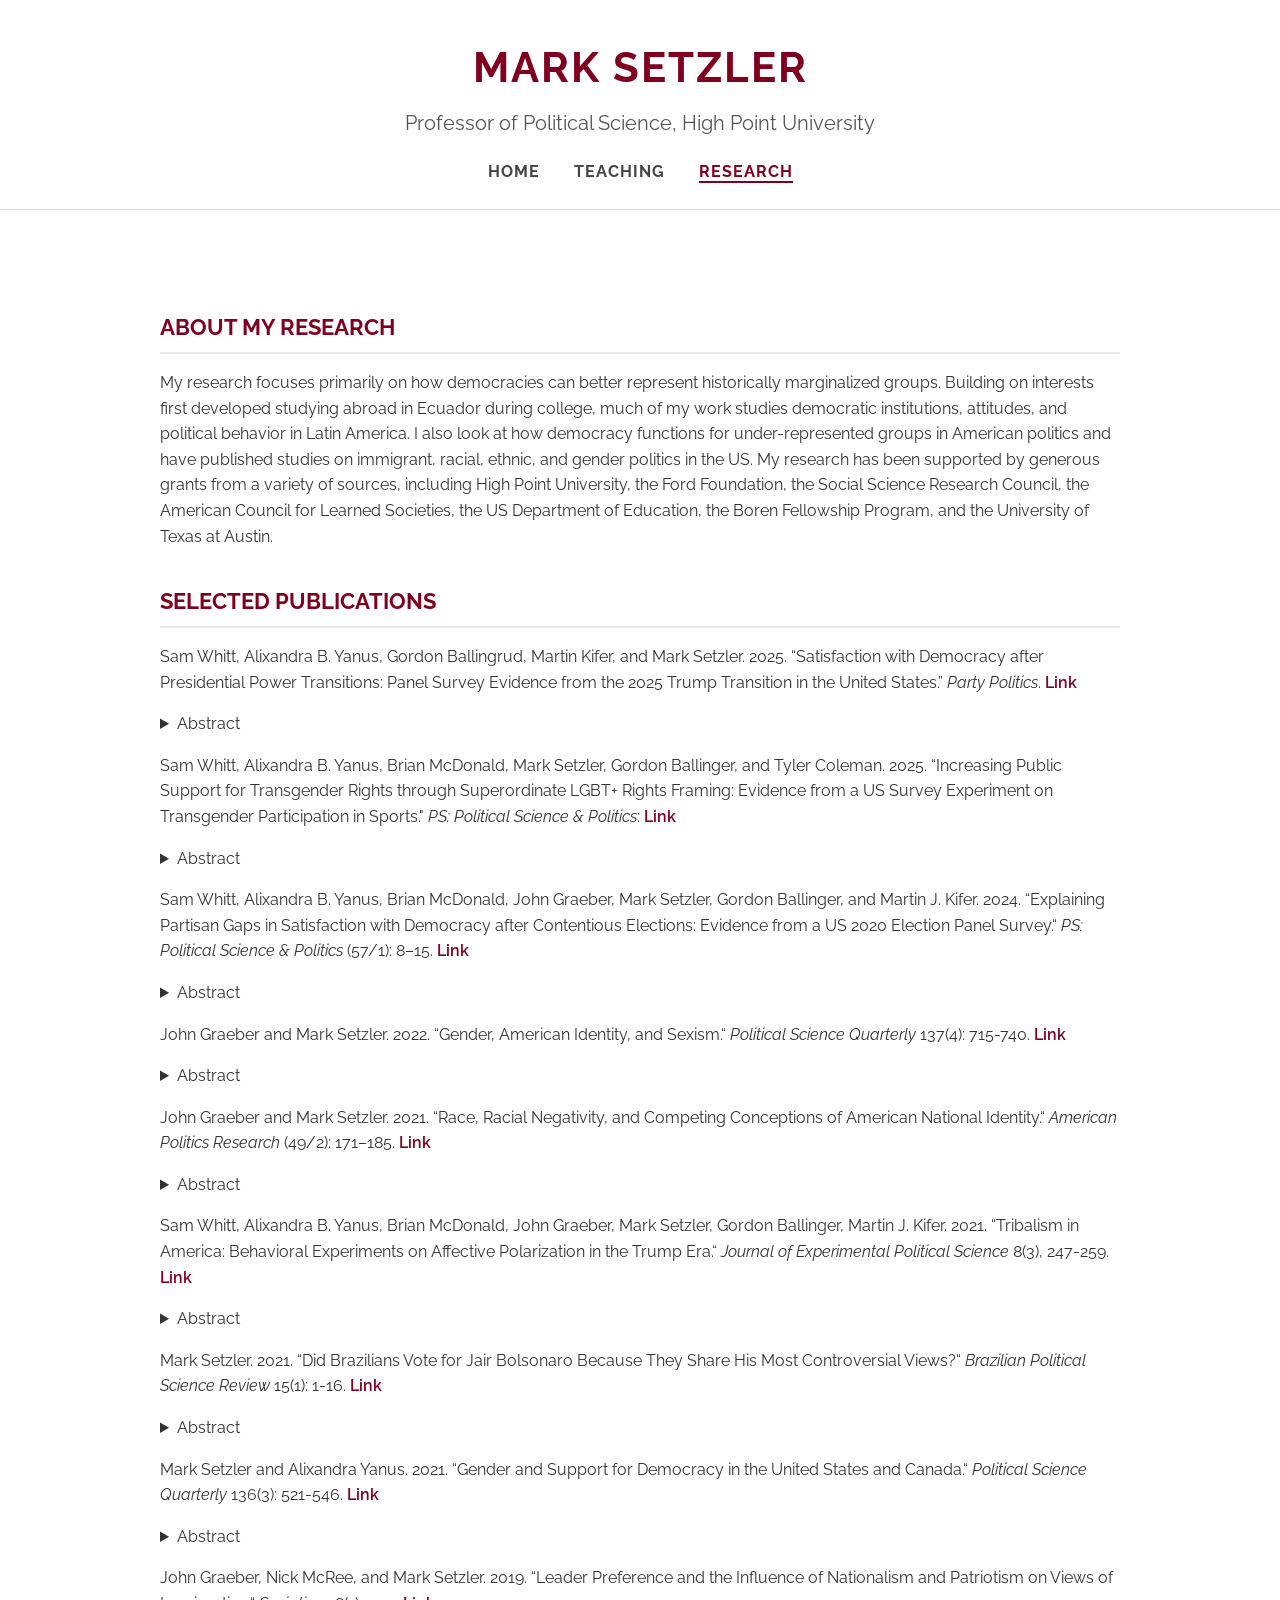
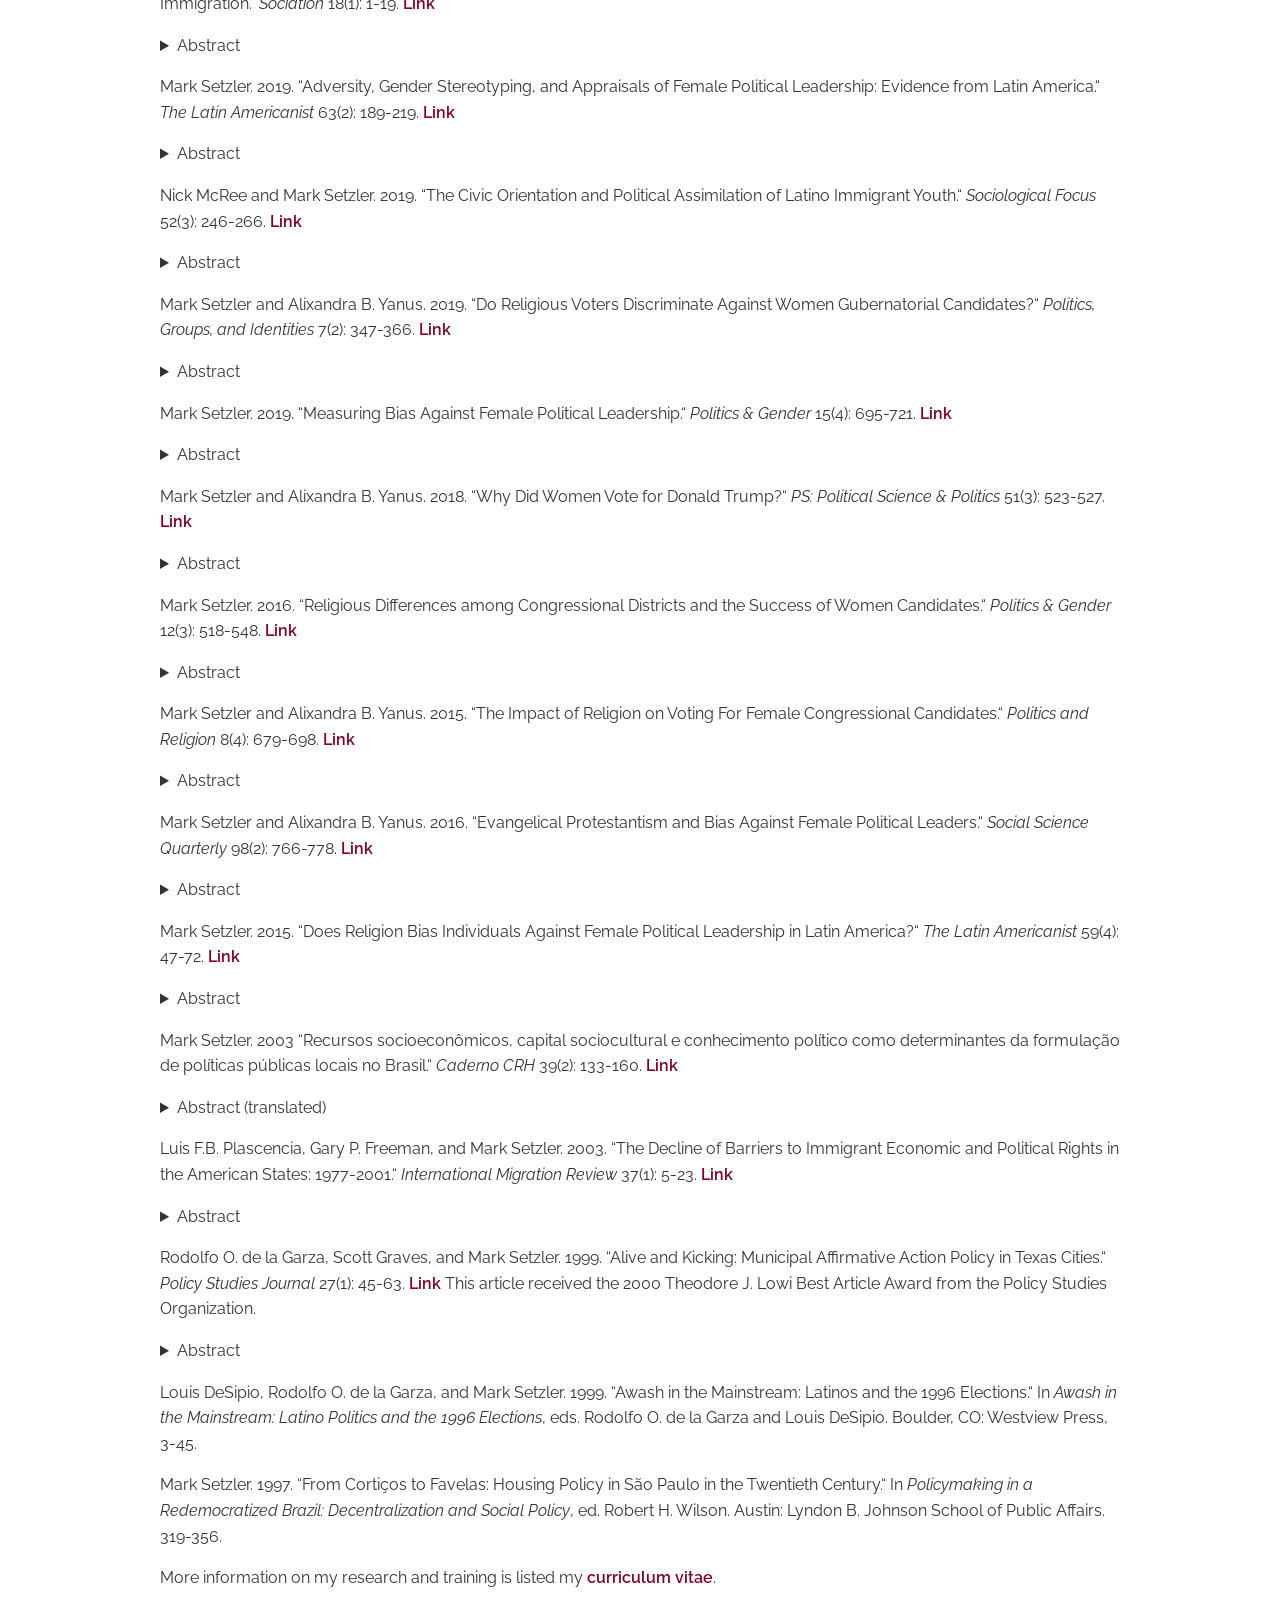
==== SetzlerResearch.html @ 1a614c2b "Add files via upload" ====
<!DOCTYPE html PUBLIC "-//W3C//DTD HTML 4.01//EN" "https://www.w3.org/TR/html4/strict.dtd">
<html>
  <head>
    <meta http-equiv="content-type" content="text/html;
      charset=windows-1252">
    <!-- Keep your unique title here -->
    <title>Mark Setzler - Research </title>
    <!-- Keep your other meta information here -->
    <meta charset="UTF-8">
    <meta name="viewport" content="width=device-width,
      initial-scale=1.0">
    <!-- REQUIRED: Load all font weights first -->
    <link
      href="https://fonts.googleapis.com/css?family=Raleway:400,700,900"
      rel="stylesheet">
    <!-- REQUIRED: Load your CSS last -->
    <link href="SetzlerWebCSS.css" rel="stylesheet" type="text/css">
  </head>
  <body>
    <header>
      <h1>MARK SETZLER</h1>
      <div class="subtitle">Professor of Political Science, High Point
        University</div>
      <nav> <a href="index.html">HOME</a> <a
          href="SetzlerTeaching.html">TEACHING</a> <a
          href="SetzlerResearch.html" class="active">RESEARCH</a> </nav>
      <hr> </header>
    <main class="container profile-text">
      <h3>About my research</h3>
      <p>My research focuses primarily on how democracies can better
        represent historically marginalized groups. Building on
        interests first developed studying abroad in Ecuador during
        college, much of my work studies democratic institutions,
        attitudes, and political behavior in Latin America. I also look
        at how democracy functions for under-represented groups in
        American politics and have published studies on immigrant,
        racial, ethnic, and gender politics in the US. My research has
        been supported by generous grants from a variety of sources,
        including High Point University, the Ford Foundation, the Social
        Science Research Council, the American Council for Learned
        Societies, the US Department of Education, the Boren Fellowship
        Program, and the University of Texas at Austin.</p>
      <h3>Selected publications</h3>
      <!-- Publication List -->
      <div class="publication-item">
        <p>Sam Whitt, Alixandra B. Yanus, Gordon Ballingrud, Martin
          Kifer, and Mark Setzler. 2025. �Satisfaction with Democracy
          after Presidential Power Transitions: Panel Survey Evidence
          from the 2025 Trump Transition in the United States.� <i>Party



            Politics</i>. <a
            href="https://journals.sagepub.com/doi/10.1177/13540688251396329">Link</a></p>
        <details>
          <summary>Abstract</summary>
          <p>Much of the existing research on satisfaction with
            democracy examines cross-national dynamics of the
            winner-loser gap, exploring how institutional differences
            shape public opinion. In contrast, this study holds
            institutional factors constant and investigates how
            individual-level and system-level changes, i.e. actual
            transitions in political power following elections, affect
            people�s appraisals of democracy. In a panel survey that
            immediately precedes the January 20, 2025 inauguration of
            U.S. President Donald Trump, and two post-inaugural
            follow-up waves, we find a shifting partisan gap in
            satisfaction with democracy in America. Following Trump�s
            inauguration, partisan Democrats become less satisfied with
            democracy, Republicans become more satisfied, while
            Independents� views are largely unchanged. To explain the
            shift, we consider economic, emotional, and institutional
            mechanisms, where changes in presidential trust provide the
            strongest mediation of the power transition gap. Our results
            illustrate how presidential power transitions can raise
            alarms among opposing partisans, especially in highly
            polarized contexts.</p>
        </details>
      </div>
      <div class="publication-item">
        <p>Sam Whitt, Alixandra B. Yanus, Brian McDonald, Mark Setzler,
          Gordon Ballinger, and Tyler Coleman. 2025. �Increasing Public
          Support for Transgender Rights through Superordinate LGBT+
          Rights Framing: Evidence from a US Survey Experiment on
          Transgender Participation in Sports." <i>PS: Political
            Science &amp; Politics</i>: <a
            href="https://doi.org/10.1017/S1049096524001045">Link</a></p>
        <details>
          <summary>Abstract</summary>
          <p>We consider how LGBT+ legal rights frameworks, broadly
            construed, can be used to bolster support within the general
            public for transgender subgroup rights. Our research is
            informed by theoretical perspectives on appeals to
            superordinate identities to reduce prejudice. Based on a
            survey experiment in the United States, we find that framing
            a salient transgender advocacy issue�transgender
            participation in sports�within a broader LGBT+ legal rights
            framework increases public support for transgender inclusion
            in sports. There is a nearly 10 percentage-point increase in
            support, including among partisan Republicans, when
            transgender rights in sports are preceded by priming and
            framing around the more general LGBT+ rights struggle. Our
            results underscore the importance of broader LGBT+ rights
            advocacy to public acceptance of the transgender community.</p>
        </details>
      </div>
      <div class="publication-item">
        <p>Sam Whitt, Alixandra B. Yanus, Brian McDonald, John Graeber,
          Mark Setzler, Gordon Ballinger, and Martin J. Kifer. 2024.
          �Explaining Partisan Gaps in Satisfaction with Democracy after
          Contentious Elections: Evidence from a US 2020 Election Panel
          Survey.� <i>PS: Political Science &amp; Politics</i> (57/1):
          8�15. <a href="https://doi.org/10.1017/S1049096523000458">Link</a></p>
        <details>
          <summary>Abstract</summary>
          <p>What effects do contentious elections have on partisan
            appraisals of democracy? We consider the case of the
            November 2020 US election, a highly polarized partisan
            contest but also an objectively free and fair election by
            credible accounting. We conducted a panel study embedded
            within two nationally representative surveys before and
            after the election. Results indicate a familiar but
            under-examined partisan gap, in which satisfaction with
            democracy decreases among Republicans and increases among
            Democrats relative to nonpartisans. We find that the gap is
            fully mediated by partisan shifts in satisfaction with
            elections and the news media that cover them. Our results
            underscore how eroding institutional confidence can
            undermine democratic legitimacy in hitherto consolidated
            democracies. To overcome partisan divisions following
            contentious elections, we highlight the need to bolster
            confidence in democratic institutions to reduce partisan
            fears and uncertainties�both rational and irrational�that
            electoral losses may trigger.</p>
        </details>
      </div>
      <div class="publication-item">
        <p>John Graeber and Mark Setzler. 2022. �Gender, American
          Identity, and Sexism.� <i>Political Science Quarterly</i>
          137(4): 715-740. <a
            href="https://onlinelibrary.wiley.com/doi/abs/10.1002/polq.13418">Link</a></p>
        <details>
          <summary>Abstract</summary>
          <p>This study explores the extent to which men and women
            differ in their views of American national identity and how
            these views of �Americanness� influence a person�s sexist
            beliefs. Although extensive research shows that gender
            strongly influences political behavior and attitudes across
            a wide range of domains, we find surprisingly few
            differences between men and women regarding what it means to
            truly belong to the nation. Turning to the question of how
            these different beliefs about national identity may
            influence sexism, we find only mixed evidence that
            individuals who most value the ascriptive, exclusive
            components of America�s national identity are more sexist
            than persons who prioritize its more civic and inclusive
            elements. Finally, we examine how gender moderates the
            relationship between varying conceptualizations of national
            identity and sexism. Our empirical results reveal that this
            relationship is unexpectedly no stronger for men than it is
            for women.</p>
        </details>
      </div>
      <div class="publication-item">
        <p>John Graeber and Mark Setzler. 2021. �Race, Racial
          Negativity, and Competing Conceptions of American National
          Identity.� <i>American Politics Research</i> (49/2): 171�185.
          <a href="https://doi.org/10.1177/1532673X20973995">Link</a></p>
        <details>
          <summary>Abstract</summary>
          <p>This study explores differences among African Americans,
            Latinos, and whites regarding which attributes a person
            thinks are most important to being truly American and how
            these competing conceptions of national identity relate to
            an individual�s racial animus toward African Americans.
            Using nationally representative survey data, we first find
            that Americans of different races vary across six different
            components of national identity and do so in ways consistent
            with theorizing on symbolic racism and inter-group conflict.
            Specifically, Americans place more importance on those
            components possessed by individuals who share their racial
            background. We then analyze how differing beliefs about
            national identity influence racial animus. Here, we find
            robust evidence that individuals who prioritize the
            ascriptive, exclusive elements of national identity are more
            racist, while individuals who embrace its most inclusive
            element are less so. Finally, we reveal that the
            relationship between conceptions of national identity and
            racism is moderated substantially by race, but the
            relationship for whites and Latinos is virtually identical.</p>
        </details>
      </div>
      <div class="publication-item">
        <p>Sam Whitt, Alixandra B. Yanus, Brian McDonald, John Graeber,
          Mark Setzler, Gordon Ballinger, Martin J. Kifer. 2021.
          �Tribalism in America: Behavioral Experiments on Affective
          Polarization in the Trump Era.� <i>Journal of Experimental
            Political Science</i> 8(3), 247-259. <a
            href="http://dx.doi.org/10.1017/XPS.2020.29">Link</a></p>
        <details>
          <summary>Abstract</summary>
          <p>Our research speaks to the ongoing debate over the extent
            and severity of partisan political divisions in American
            society. We employ behavioral experiments to probe for
            affective polarization using dictator, trust, and public
            goods games with party identification treatments. We find
            that subjects who identify politically with the Democratic
            or Republican Party and ideologically as liberals and
            conservatives display stronger affective biases than
            politically unaffiliated and ideological moderates. Partisan
            subjects are less altruistic, less trusting, and less likely
            to contribute to a mutually beneficial public good when
            paired with members of the opposing party. Compared to other
            behavioral studies, our research suggests increasing levels
            of affective polarization in the way Americans relate to one
            another politically, bordering on the entrenched divisions
            one commonly sees in conflict or post-conflict societies. To
            overcome affective polarization, our research points to
            inter-group contact as a mechanism for increasing trust and
            bridging political divides.</p>
        </details>
      </div>
      <div class="publication-item">
        <p>Mark Setzler. 2021. �Did Brazilians Vote for Jair Bolsonaro
          Because They Share His Most Controversial Views?� <i>Brazilian



            Political Science Review</i> 15(1): 1-16. <a
            href="https://doi.org/10.1590/1981-3821202100010006">Link</a></p>
        <details>
          <summary>Abstract</summary>
          <p>The similarity of Jair Bolsonaro�s and Donald Trump�s
            divisive views on a variety of controversial issues has led
            many critics to argue that Brazilians elected a �Tropical
            Trump� in 2018. Research on Trump�s election has shown that
            nearly universal support among highly authoritarian, racist,
            and sexist voters was essential to his narrow victory;
            however, it is an open question whether Trump�s pathway to
            power is the norm for right-wing nationalists in
            democracies. Specifically, even though politicians espousing
            controversial ideas about democracy and prejudice sometimes
            can win elections, it is not clear how much of their support
            is due to voters who share their views on these issues. This
            study confirms that many Brazilian voters shared Bolsonaro�s
            ambivalence about democracy as well as his attitudes
            denigrating women and sexual minorities; however, the degree
            of congruence between his supporters� and his own views on
            these topics played a minor role at most in shaping voter
            choice in the 2018 presidential election. As in previous
            elections, ideology and partisanship � specifically,
            attitudes about Brazil�s Workers� Party � largely explain
            whether a voter supported Bolsonaro. This finding largely
            holds across gender and racial boundaries, although white
            Brazilians appear to have been modestly more inclined than
            Afro-Brazilians to vote for him if they shared his divisive
            views.</p>
        </details>
      </div>
      <div class="publication-item">
        <p>Mark Setzler and Alixandra Yanus. 2021. �Gender and Support
          for Democracy in the United States and Canada.� <i>Political
            Science Quarterly</i> 136(3): 521-546. <a
            href="https://doi.org/10.1002/polq.13236">Link</a></p>
        <details>
          <summary>Abstract</summary>
          <p>Mass support for democracy is a recurring topic of interest
            for political scientists, and many scholars are expressing
            concern about declining popular support for liberal
            governance in the advanced industrial democracies. Yet, we
            know very little about variations in men�s and women�s
            attitudes about democracy and its core liberties in
            long-established democracies. This oversight is problematic
            given these societies' persistent gender gaps in civic
            capital, economic resources, and governmental
            responsiveness, each of which is closely related to how
            individuals experience liberal democracy. In this study, we
            use data from the 2010�2018 AmericasBarometer surveys to
            examine attitudes toward democracy and political liberties
            among American and Canadian women and men. We provide
            evidence of a modest gender gap and explore its causes.
            Generally speaking, the same factors explain attitudes
            toward democracy among men and women, suggesting that gender
            disparities in baseline levels of civic capital largely
            account for the gender gap in democratic support.</p>
        </details>
      </div>
      <div class="publication-item">
        <p>John Graeber, Nick McRee, and Mark Setzler. 2019. �Leader
          Preference and the Influence of Nationalism and Patriotism on
          Views of Immigration.� <i>Sociation</i> 18(1): 1-19. <a
href="https://sociation.ncsociologyassoc.org/wp-content/uploads/2019/09/poloarizedelitemessages_182_1_19-1.pdf">Link</a></p>
        <details>
          <summary>Abstract</summary>
          <p>This study examines the influence of nationalism and
            patriotism on contemporary attitudes toward immigration.
            Prior research finds that these two, distinct types of love
            for one's country have disparate but uniform effects on a
            person's attitudes toward immigration. Specifically,
            displaying higher levels of nationalism predicts
            anti-immigrant sentiments, while being more patriotic
            corresponds to ambivalence or even positive attitudes toward
            immigrants. We ask how well these general findings hold for
            periods when political leaders and their followers are
            deeply divided over national identity, as was the case
            during the 2016 US presidential election. Our findings
            indicate the consequences of persons' love of country depend
            on the degree to which individuals� nationalism and
            patriotism correspond with the views espoused by their
            preferred political leaders.</p>
        </details>
      </div>
      <div class="publication-item">
        <p>Mark Setzler. 2019. �Adversity, Gender Stereotyping, and
          Appraisals of Female Political Leadership: Evidence from Latin
          America.� <i>The Latin Americanist</i> 63(2): 189-219. <a
            href="https://muse.jhu.edu/article/726705">Link</a></p>
        <details>
          <summary>Abstract</summary>
          <p>Analyzing survey data from 17 Latin American countries,
            this study investigates the extent to which citizens�
            preferences for leaders of a specific gender vary in
            response to economic hardship, corruption, and crime.
            Previous research, mostly undertaken in the advanced
            democracies, provides three conflicting theories about the
            causal relationship between exposure to adversity and
            favoring either male or female political leaders. Despite
            their different assumptions, each theory advances the view
            that citizens who are facing serious hardship will be more
            likely to favor leaders of a specific gender. My results,
            however, indicate that neither personal nor society-level
            hardships are influencing what citizens think about female
            political leadership in Latin America. Moreover,
            experiencing adversity has only minimal and inconsistent
            effects on perceptions of gendered issue ownership. These
            findings hold across different types of hardship and for
            societies where women leaders have presided over
            well-received or highly unpopular presidential
            administrations.</p>
        </details>
      </div>
      <div class="publication-item">
        <p>Nick McRee and Mark Setzler. 2019. �The Civic Orientation and
          Political Assimilation of Latino Immigrant Youth.� <i>Sociological



            Focus</i> 52(3): 246-266. <a
            href="https://doi.org/10.1080/00380237.2019.1624231">Link</a></p>
        <details>
          <summary>Abstract</summary>
          <p>In recent decades, the rapid and unprecedented expansion of
            the Latino immigrant population has dramatically reshaped
            the face of American society. Unfortunately, current
            scholarship on this topic largely overlooks a key cohort:
            adolescent and young adult Latino immigrants. Our lack of
            understanding regarding the political inclinations of this
            population is highly problematic if we wish to know where
            Latino politics is headed in the coming decades. Data from
            The National Longitudinal Study of Adolescent to Adult
            Health are used to systematically explore and test the core
            assumptions of several competing assimilation theories
            applied to Latino immigrant youths. Bivariate analyses
            suggest that young Hispanic immigrants lag behind their
            non-Latino and Black and White peers in electoral
            participation and political partisanship, and minimal
            differences are noted in commitment to key civic
            orientations. However, regression analyses that include
            controls for SES and other contextual variables in most
            cases reveal no differences between young Latino immigrants
            and their peers in their commitment to political engagement
            and crucial civic values. On the whole, our findings largely
            confirm the expectations of mainline assimilation theory,
            indicating that young Latino immigrants are integrating into
            the national civic community.</p>
        </details>
      </div>
      <div class="publication-item">
        <p>Mark Setzler and Alixandra B. Yanus. 2019. �Do Religious
          Voters Discriminate Against Women Gubernatorial Candidates?� <i>Politics,



            Groups, and Identities</i> 7(2): 347-366. <a
            href="https://dx.doi.org/10.1080/21565503.2017.1358644">Link</a></p>
        <details>
          <summary>Abstract</summary>
          <p>Scholars report that areas with higher concentrations of
            religious voters elect relatively few women to executive
            office in the United States. These studies, however, cannot
            explain whether the observed patterns are a direct result of
            religious individuals� vote choices. Our study explores this
            question using Cooperative Congressional Election Studies
            data from all mixed-gender gubernatorial elections in the
            2008 through 2016 general election cycles. We conclude that
            religious voters, regardless of denomination or gender, are
            not significant barriers to electing women to state
            executive office. More specifically, religious individuals
            are disproportionately supportive of Republican women and
            opposed to Democratic women, even when controlling for the
            ideological distance between the individual�s partisanship
            and that of the candidate.</p>
        </details>
      </div>
      <div class="publication-item">
        <p>Mark Setzler. 2019. �Measuring Bias Against Female Political
          Leadership.� <i>Politics &amp; Gender</i> 15(4): 695-721. <a
            href="https://doi.org/10.1017/S1743923X18000430">Link</a></p>
        <details>
          <summary>Abstract</summary>
          <p>Much research examining gender bias in politics analyzes
            responses to explicit survey questions asking individuals if
            they prefer male over female leaders or if they agree that
            male political leaders are superior. Drawing insights from
            the measurement of other types of prejudice, this article
            explores the methodological shortcomings of a widely used
            question of this type. Analyzing the results of two U.S.
            surveys�one national and one state-level�I compare response
            patterns to a standard, highly explicit question that is
            frequently administered by the Pew Foundation with those for
            a modestly altered item that employs multiple strategies to
            reduce social desirability bias. Compared to the alternative
            measure, the conventional item seriously under-reports
            prejudice against women leaders. Moreover, the
            under-reporting of bias is especially prevalent among
            individuals belonging to groups that are strong advocates of
            gender equality.</p>
        </details>
      </div>
      <div class="publication-item">
        <p>Mark Setzler and Alixandra B. Yanus. 2018. �Why Did Women
          Vote for Donald Trump?� <i>PS: Political Science &amp;
            Politics</i> 51(3): 523-527. <a
            href="https://doi.org/10.1017/S1049096518000355">Link</a></p>
        <details>
          <summary>Abstract</summary>
          <p>Popular accounts of the 2016 U.S. presidential election
            attribute Donald Trump�s victory to the mobilization of
            angry white men seeking to restore traditional values and
            social roles. And while a majority of Trump voters were
            male, over 40 percent of women who went to the polls on
            Election Day also supported him. Our analysis explores the
            motivations of these women, asking how partisanship,
            demographics, and beliefs motivated their vote choice. We
            find that, while party affiliation was an important
            predictor of both women�s and men�s vote choice, sexism and
            racial resentment had a greater influence on voters of both
            genders. Moreover, the influence of these biases was
            virtually identical for female and male voters.</p>
        </details>
      </div>
      <div class="publication-item">
        <p>Mark Setzler. 2016. �Religious Differences among
          Congressional Districts and the Success of Women Candidates.�
          <i>Politics &amp; Gender</i> 12(3): 518-548. <a
            href="https://doi.org/10.1017/S1743923X15000616">Link</a></p>
        <details>
          <summary>Abstract</summary>
          <p>Scholars exploring the female representation gap in the
            U.S. Congress have identified various aggregate-level
            differences that explain why some districts regularly field
            women candidates and elect congresswomen while others almost
            never do. This study asks whether also knowing about a
            Congressional district�s religious environment helps us to
            better predict the presence and success of women candidates
            in primary and general elections. The analysis considers
            several religious variables created by remapping
            county-level data on congregational attachment rates into
            U.S. Congressional districts. My central finding is that
            religiosity, in general, as well as the strength of some
            denominations within a district are strong predictors for
            where women will run and how well they will compete.</p>
        </details>
      </div>
      <div class="publication-item">
        <p>Mark Setzler and Alixandra B. Yanus. 2015. �The Impact of
          Religion on Voting For Female Congressional Candidates.� <i>Politics



            and Religion</i> 8(4): 679-698. <a
            href="https://dx.doi.org/10.1017/S1755048315000528">Link</a></p>
        <details>
          <summary>Abstract</summary>
          <p>Research shows that areas of the United States with high
            levels of aggregate religiosity are less likely to elect
            female candidates to national, state, and local offices.
            These studies, however, do not determine the causal
            mechanisms underlying this relationship. In the present
            analysis, we seek to examine what role, if any, religious
            exposure and tradition play in determining individuals�
            general election vote choices in mixed-gender contests. To
            explore this relationship, we use data from the 2010 and
            2012 Cooperative Congressional Election Studies. We find
            some evidence of a relationship between religious beliefs
            and voting for female congressional candidates; when
            compared to secular voters, evangelical Protestants and
            Catholics are more likely to vote for Republican women and
            less likely to support Democratic women. Our results,
            however, also underscore partisan identities� central role
            in shaping individual vote choice, regardless of a
            candidate�s gender.</p>
        </details>
      </div>
      <div class="publication-item">
        <p>Mark Setzler and Alixandra B. Yanus. 2016. �Evangelical
          Protestantism and Bias Against Female Political Leaders.� <i>Social



            Science Quarterly</i> 98(2): 766-778. <a
            href="https://doi.org/10.1111/ssqu.12315">Link</a></p>
        <details>
          <summary>Abstract</summary>
          <p>Objectives. Gender and politics scholars have paid little
            attention to religion as a source of individual-level biases
            against female politicians. We begin to address this gap by
            modeling the relationship between evangelical Protestantism,
            partisanship, and the beliefs that males are better issue
            advocates and political leaders than women. Methods. We
            employ logistic regression models with data from a 2008
            survey of Americans administered by the Pew Social and
            Demographic Trends Project. Results. We find that
            evangelical Protestantism, but not religious attendance more
            generally, is a strong predictor of whether Americans will
            hold biases against female political leaders. The effect of
            evangelical Protestantism is especially pronounced within
            the Republican Party. Conclusions. These findings suggest a
            potential cause of the under-representation of women in the
            political world. They further underscore the need to control
            for religious denomination in future studies of gender
            stereotyping.</p>
        </details>
      </div>
      <div class="publication-item">
        <p>Mark Setzler. 2015. �Does Religion Bias Individuals Against
          Female Political Leadership in Latin America?� <i>The Latin
            Americanist</i> 59(4): 47-72. <a
            href="https://dx.doi.org/10.1111/tla.12058">Link</a></p>
        <details>
          <summary>Abstract</summary>
          <p>This study explores the relationship between several
            dimensions of religiosity and biases against female
            political leadership within 15 Latin America countries. The
            central finding is that religious characteristics are
            correlated with pro-male bias in many countries; however,
            the relationship varies in strength and even direction from
            one country to the next. Analyses of a subset of religiously
            diverse nations further demonstrate that individual-level
            gender biases against female leadership have no systematic
            connection to country-level differences in secularization or
            levels of religious pluralism.</p>
        </details>
      </div>
      <div class="publication-item">
        <p>Mark Setzler. 2003 �Recursos socioecon�micos, capital
          sociocultural e conhecimento pol�tico como determinantes da
          formula��o de pol�ticas p�blicas locais no Brasil.� <i>Caderno



            CRH</i> 39(2): 133-160. <a
            href="https://portalseer.ufba.br/index.php/crh/article/view/18640/12014">Link</a></p>
        <details>
          <summary>Abstract (translated)</summary>
          <p>This study analyzes the relationship between the
            distribution of social resources in a community, the
            electoral behavior of its voters, and the adoption, by its
            political leaders, of reformist social policies. With the
            enactment of the 1988 Constitution, many Brazilian urban
            centers improved the quality of their social policies,
            redirected public spending to benefit their poorest
            presidents, and democratized the process through which
            spending priorities are decided. However, such changes
            varied in their depth and speed across urban areas. By
            analyzing the results of the 2000 municipal elections in
            Belo Horizonte, Porto Alegre, and Salvador, this study
            demonstrates that social resources�particularly levels of
            extreme poverty and aggregated levels of voters� political
            knowledge�play a decisive role in determining how a given
            community uses its electoral opportunities to push for
            reforms in local public policies, as democratic theory
            suggests.</p>
        </details>
      </div>
      <div class="publication-item">
        <p>Luis F.B. Plascencia, Gary P. Freeman, and Mark Setzler.
          2003. �The Decline of Barriers to Immigrant Economic and
          Political Rights in the American States: 1977-2001.� <i>International



            Migration Review</i> 37(1): 5-23. <a
            href="https://dx.doi.org/10.1111/j.1747-7379.2003.tb00128.x">Link</a></p>
        <details>
          <summary>Abstract</summary>
          <p>State governments exercise significant powers to regulate
            the economic and social activities of resident aliens. We
            review the laws of the six leading states of immigrant
            settlement regulating access of noncitizens to 23
            occupations, updating existing studies from 1946�77.
            Citizenship requirements for these occupations have
            plummeted, a change we attribute to federal court decisions,
            advisory opinions of state attorneys general, and state
            legislative and administrative action. There are numerous
            additional citizenship requirements in the statutes of the
            six states, although these appear to be poorly enforced. The
            authority of states to regulate their political communities
            is the most important remaining constitutionally valid basis
            of citizenship requirements. States define their political
            community broadly, leading to questionable exclusions of
            noncitizens from important activities.</p>
        </details>
      </div>
      <div class="publication-item">
        <p>Rodolfo O. de la Garza, Scott Graves, and Mark Setzler. 1999.
          �Alive and Kicking: Municipal Affirmative Action Policy in
          Texas Cities.� <i>Policy Studies Journal</i> 27(1): 45-63. <a
            href="https://dx.doi.org/10.1111/j.1541-0072.1999.tb01952.x">Link</a>
          This article received the 2000 Theodore J. Lowi Best Article
          Award from the Policy Studies Organization.</p>
        <details>
          <summary>Abstract</summary>
          <p>This article evaluates the impact of opposition originating
            at the national level on affirmative action policies in 13
            Texas cities in the late 1980s and early 1990s. We find that
            increased national hostility to affirmative action in hiring
            and contracting has had little effect on the content and
            strength of affirmative action programs in Texas
            municipalities. In fact, most programs have been maintained
            or strengthened since the 1980s. However, there is no clear
            and consistent relationship between the strength of
            municipal programs and either minority political
            representation or the size of a city's minority population.
            City size appears to be a relevant, but not decisive, factor
            in maintaining comprehensive policies. As such, we explore
            two additional hypotheses�policy time lag and bureaucratic
            insulation�to account for the survival and strengthening of
            municipal affirmative action policies in the 1990s.</p>
        </details>
      </div>
      <div class="publication-item">
        <p>Louis DeSipio, Rodolfo O. de la Garza, and Mark Setzler.
          1999. �Awash in the Mainstream: Latinos and the 1996
          Elections.� In <i>Awash in the Mainstream: Latino Politics
            and the 1996 Elections</i>, eds. Rodolfo O. de la Garza and
          Louis DeSipio. Boulder, CO: Westview Press, 3-45.</p>
      </div>
      <div class="publication-item">
        <p>Mark Setzler. 1997. �From Corti�os to Favelas: Housing Policy
          in S�o Paulo in the Twentieth Century.� In <i>Policymaking in
            a Redemocratized Brazil: Decentralization and Social Policy</i>,
          ed. Robert H. Wilson. Austin: Lyndon B. Johnson School of
          Public Affairs. 319-356.</p>
      </div>
      <p>More information on my research and training is listed my <a
          href="SetzlerCV.pdf" target="_blank">curriculum vitae</a>.</p>
    </main>
  </body>
</html>
---- SetzlerWebCSS.css ----
/* ==========================================================================
   GLOBAL STYLES & TYPOGRAPHY
   ========================================================================== */
html {
    overflow-y: scroll; /* Forces scrollbar to stop page shifting */
}

body {
    font-family: 'Raleway', sans-serif !important;
    font-weight: 400 !important;
    margin: 0;
    padding: 0;
    background-color: #ffffff;
    color: #333333;
    line-height: 1.6;
}

.container {
    max-width: 960px;
    margin: 0 auto;
    padding: 40px 20px;
    text-align: left;
}

a {
    color: #800020 !important;
    text-decoration: none !important;
    font-weight: 600;
}

a:hover {
    color: #5d0017 !important;
    text-decoration: underline !important;
}

hr {
    border: 0;
    height: 1px;
    background: #dddddd;
    margin: 25px 0;
}

/* ==========================================================================
   HEADER & NAVIGATION
   ========================================================================== */
header {
    text-align: center;
    padding-top: 35px;
    margin-bottom: 20px;
}

header h1 {
    font-family: 'Raleway', sans-serif !important;
    font-size: 2.6em !important;
    font-weight: 700 !important;
    letter-spacing: 2px !important;
    margin: 0 !important;
    color: #800020 !important;
    text-transform: uppercase !important;
}

header .subtitle {
    font-family: 'Raleway', sans-serif !important;
    font-size: 1.25em !important;
    font-weight: 400 !important;
    color: #555555 !important;
    margin: 5px 0 20px 0 !important;
}

nav {
    margin: 20px 0 15px 0;
}

nav a {
    font-size: 1.0em;
    color: #444444 !important;
    margin: 0 15px;
    font-weight: 700 !important;
    text-transform: uppercase;
    letter-spacing: 1px;
}

nav a:hover, nav a.active {
    color: #800020 !important;
    border-bottom: 2px solid #800020;
    text-decoration: none !important;
}

/* ==========================================================================
   CONTENT & IMAGE ELEMENTS
   ========================================================================== */
.profile-image-container {
    text-align: center;
    margin: 25px 0;
    min-height: 250px; /* Reserves space to prevent page jumping */
}

.profile-pic {
    max-width: 250px;
    width: 100%;
    height: auto;
    border-radius: 5px;
    display: block;
    margin: 0 auto;
}

.profile-text {
    text-align: left !important;
}

.profile-text h3 {
    font-size: 1.4em !important;
    color: #800020 !important;
    font-weight: 700 !important;
    margin-top: 35px;
    margin-bottom: 15px;
    border-bottom: 2px solid #eaeaea;
    padding-bottom: 6px;
    text-transform: uppercase;
}
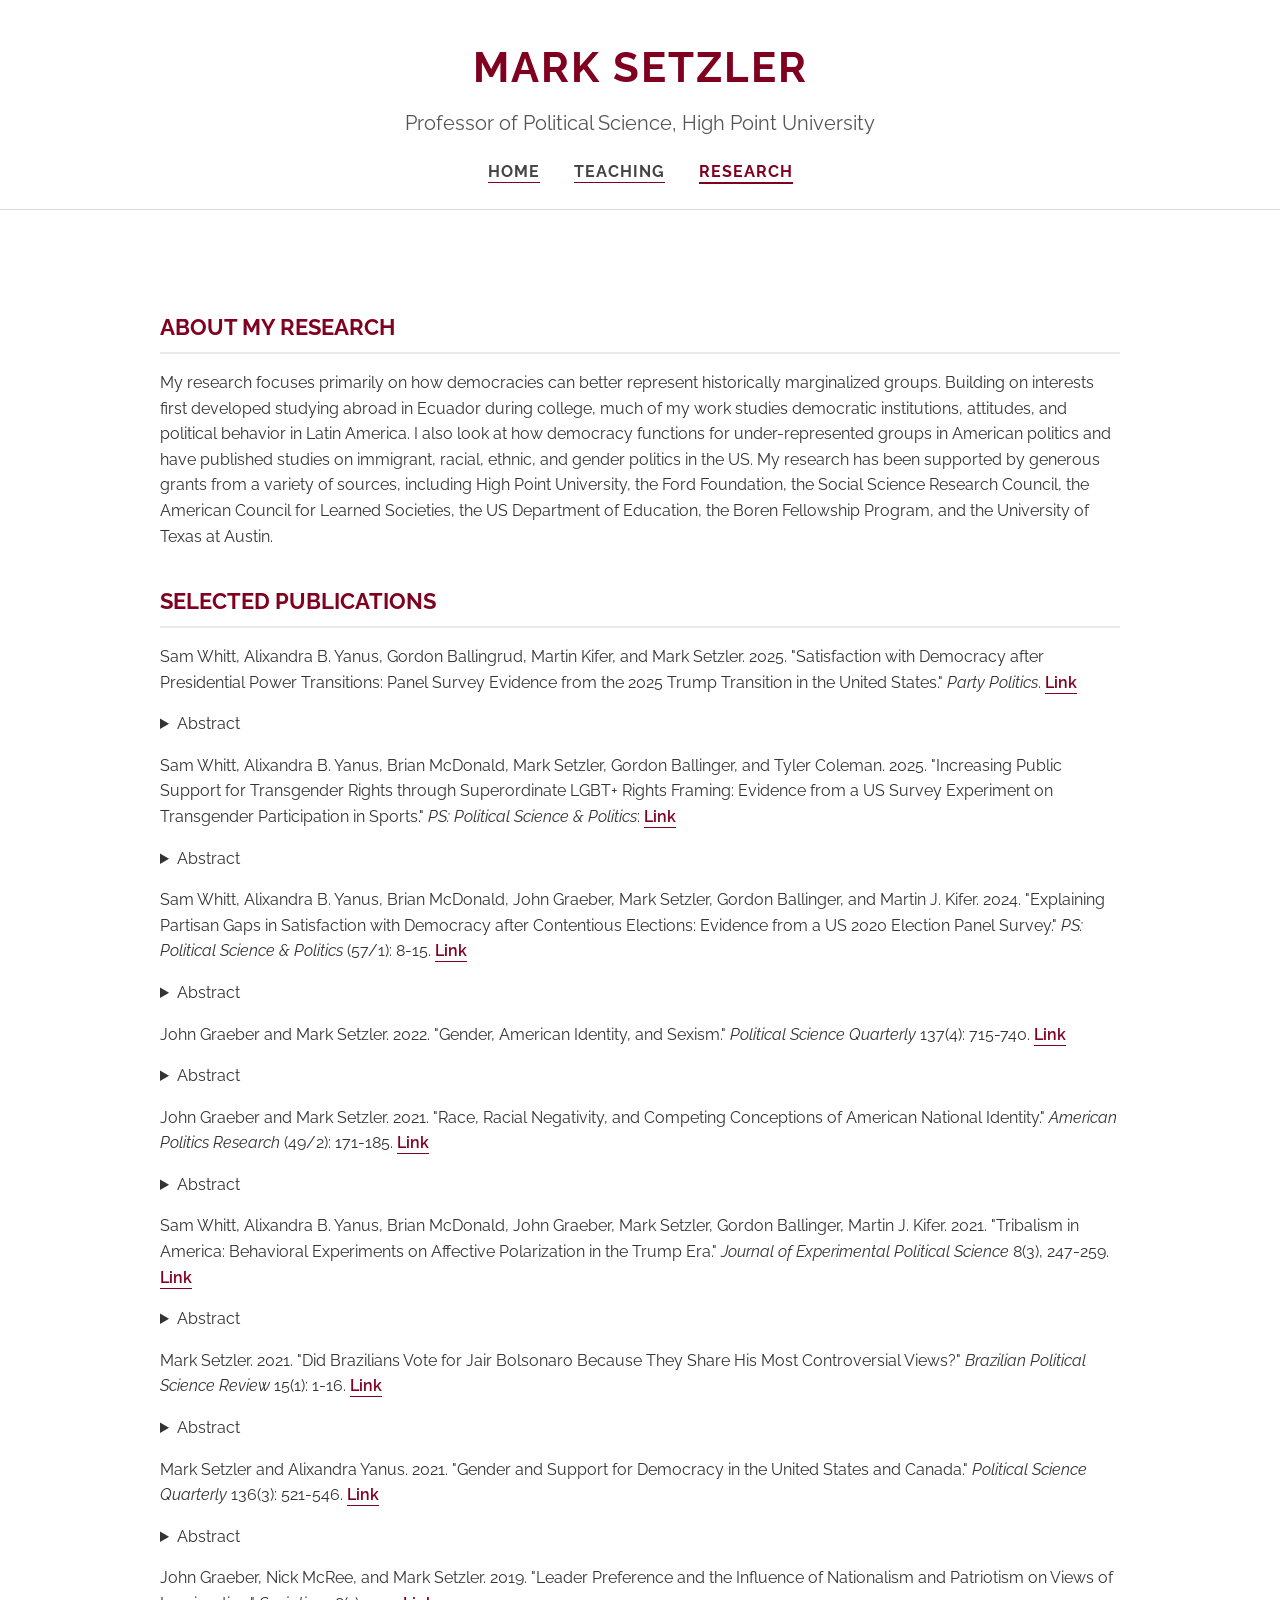
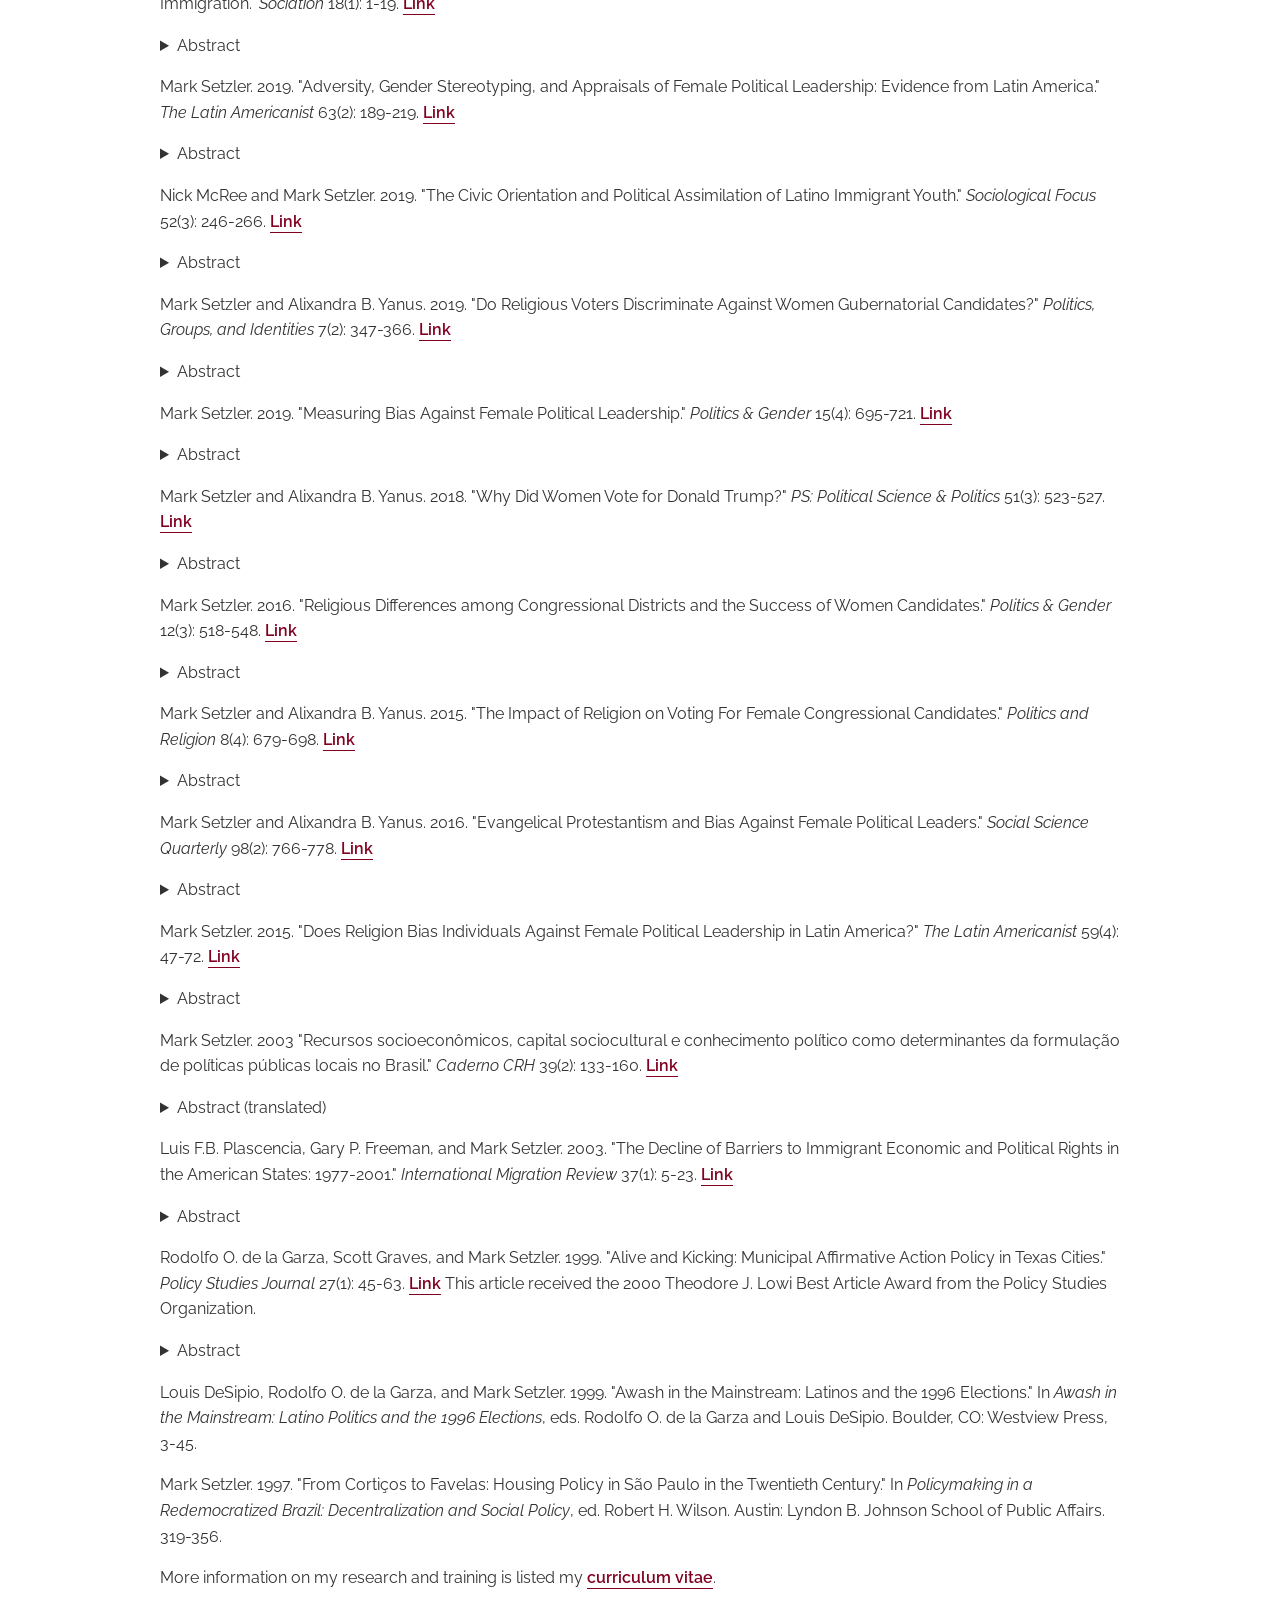
==== commit 7b13467f: "Add files via upload" ====
--- a/SetzlerResearch.html
+++ b/SetzlerResearch.html
@@ -44,12 +44,9 @@
       <!-- Publication List -->
       <div class="publication-item">
         <p>Sam Whitt, Alixandra B. Yanus, Gordon Ballingrud, Martin
-          Kifer, and Mark Setzler. 2025. �Satisfaction with Democracy
+          Kifer, and Mark Setzler. 2025. "Satisfaction with Democracy
           after Presidential Power Transitions: Panel Survey Evidence
-          from the 2025 Trump Transition in the United States.� <i>Party
-
-
-
+          from the 2025 Trump Transition in the United States." <i>Party
             Politics</i>. <a
             href="https://journals.sagepub.com/doi/10.1177/13540688251396329">Link</a></p>
         <details>
@@ -79,7 +76,7 @@
       </div>
       <div class="publication-item">
         <p>Sam Whitt, Alixandra B. Yanus, Brian McDonald, Mark Setzler,
-          Gordon Ballinger, and Tyler Coleman. 2025. �Increasing Public
+          Gordon Ballinger, and Tyler Coleman. 2025. "Increasing Public
           Support for Transgender Rights through Superordinate LGBT+
           Rights Framing: Evidence from a US Survey Experiment on
           Transgender Participation in Sports." <i>PS: Political
@@ -107,10 +104,10 @@
       <div class="publication-item">
         <p>Sam Whitt, Alixandra B. Yanus, Brian McDonald, John Graeber,
           Mark Setzler, Gordon Ballinger, and Martin J. Kifer. 2024.
-          �Explaining Partisan Gaps in Satisfaction with Democracy after
+          "Explaining Partisan Gaps in Satisfaction with Democracy after
           Contentious Elections: Evidence from a US 2020 Election Panel
-          Survey.� <i>PS: Political Science &amp; Politics</i> (57/1):
-          8�15. <a href="https://doi.org/10.1017/S1049096523000458">Link</a></p>
+          Survey." <i>PS: Political Science &amp; Politics</i> (57/1):
+          8-15. <a href="https://doi.org/10.1017/S1049096523000458">Link</a></p>
         <details>
           <summary>Abstract</summary>
           <p>What effects do contentious elections have on partisan
@@ -135,15 +132,15 @@
         </details>
       </div>
       <div class="publication-item">
-        <p>John Graeber and Mark Setzler. 2022. �Gender, American
-          Identity, and Sexism.� <i>Political Science Quarterly</i>
+        <p>John Graeber and Mark Setzler. 2022. "Gender, American
+          Identity, and Sexism." <i>Political Science Quarterly</i>
           137(4): 715-740. <a
             href="https://onlinelibrary.wiley.com/doi/abs/10.1002/polq.13418">Link</a></p>
         <details>
           <summary>Abstract</summary>
           <p>This study explores the extent to which men and women
             differ in their views of American national identity and how
-            these views of �Americanness� influence a person�s sexist
+            these views of "Americanness" influence a person�s sexist
             beliefs. Although extensive research shows that gender
             strongly influences political behavior and attitudes across
             a wide range of domains, we find surprisingly few
@@ -162,9 +159,9 @@
         </details>
       </div>
       <div class="publication-item">
-        <p>John Graeber and Mark Setzler. 2021. �Race, Racial
+        <p>John Graeber and Mark Setzler. 2021. "Race, Racial
           Negativity, and Competing Conceptions of American National
-          Identity.� <i>American Politics Research</i> (49/2): 171�185.
+          Identity." <i>American Politics Research</i> (49/2): 171-185.
           <a href="https://doi.org/10.1177/1532673X20973995">Link</a></p>
         <details>
           <summary>Abstract</summary>
@@ -193,8 +190,8 @@
       <div class="publication-item">
         <p>Sam Whitt, Alixandra B. Yanus, Brian McDonald, John Graeber,
           Mark Setzler, Gordon Ballinger, Martin J. Kifer. 2021.
-          �Tribalism in America: Behavioral Experiments on Affective
-          Polarization in the Trump Era.� <i>Journal of Experimental
+          "Tribalism in America: Behavioral Experiments on Affective
+          Polarization in the Trump Era." <i>Journal of Experimental
             Political Science</i> 8(3), 247-259. <a
             href="http://dx.doi.org/10.1017/XPS.2020.29">Link</a></p>
         <details>
@@ -221,19 +218,21 @@
         </details>
       </div>
       <div class="publication-item">
-        <p>Mark Setzler. 2021. �Did Brazilians Vote for Jair Bolsonaro
-          Because They Share His Most Controversial Views?� <i>Brazilian
-
-
-
-            Political Science Review</i> 15(1): 1-16. <a
+        <p>Mark Setzler. 2021. "Did Brazilians Vote for Jair Bolsonaro
+          Because They Share His Most Controversial Views?" <i>Brazilian
+
+
+
+
+Political
+            Science Review</i> 15(1): 1-16. <a
             href="https://doi.org/10.1590/1981-3821202100010006">Link</a></p>
         <details>
           <summary>Abstract</summary>
           <p>The similarity of Jair Bolsonaro�s and Donald Trump�s
             divisive views on a variety of controversial issues has led
-            many critics to argue that Brazilians elected a �Tropical
-            Trump� in 2018. Research on Trump�s election has shown that
+            many critics to argue that Brazilians elected a "Tropical
+            Trump" in 2018. Research on Trump�s election has shown that
             nearly universal support among highly authoritarian, racist,
             and sexist voters was essential to his narrow victory;
             however, it is an open question whether Trump�s pathway to
@@ -248,8 +247,8 @@
             of congruence between his supporters� and his own views on
             these topics played a minor role at most in shaping voter
             choice in the 2018 presidential election. As in previous
-            elections, ideology and partisanship � specifically,
-            attitudes about Brazil�s Workers� Party � largely explain
+            elections, ideology and partisanship - specifically,
+            attitudes about Brazil�s Workers� Party - largely explain
             whether a voter supported Bolsonaro. This finding largely
             holds across gender and racial boundaries, although white
             Brazilians appear to have been modestly more inclined than
@@ -258,8 +257,8 @@
         </details>
       </div>
       <div class="publication-item">
-        <p>Mark Setzler and Alixandra Yanus. 2021. �Gender and Support
-          for Democracy in the United States and Canada.� <i>Political
+        <p>Mark Setzler and Alixandra Yanus. 2021. "Gender and Support
+          for Democracy in the United States and Canada." <i>Political
             Science Quarterly</i> 136(3): 521-546. <a
             href="https://doi.org/10.1002/polq.13236">Link</a></p>
         <details>
@@ -275,7 +274,7 @@
             capital, economic resources, and governmental
             responsiveness, each of which is closely related to how
             individuals experience liberal democracy. In this study, we
-            use data from the 2010�2018 AmericasBarometer surveys to
+            use data from the 2010-2018 AmericasBarometer surveys to
             examine attitudes toward democracy and political liberties
             among American and Canadian women and men. We provide
             evidence of a modest gender gap and explore its causes.
@@ -286,9 +285,9 @@
         </details>
       </div>
       <div class="publication-item">
-        <p>John Graeber, Nick McRee, and Mark Setzler. 2019. �Leader
+        <p>John Graeber, Nick McRee, and Mark Setzler. 2019. "Leader
           Preference and the Influence of Nationalism and Patriotism on
-          Views of Immigration.� <i>Sociation</i> 18(1): 1-19. <a
+          Views of Immigration." <i>Sociation</i> 18(1): 1-19. <a
 href="https://sociation.ncsociologyassoc.org/wp-content/uploads/2019/09/poloarizedelitemessages_182_1_19-1.pdf">Link</a></p>
         <details>
           <summary>Abstract</summary>
@@ -311,9 +310,9 @@
         </details>
       </div>
       <div class="publication-item">
-        <p>Mark Setzler. 2019. �Adversity, Gender Stereotyping, and
+        <p>Mark Setzler. 2019. "Adversity, Gender Stereotyping, and
           Appraisals of Female Political Leadership: Evidence from Latin
-          America.� <i>The Latin Americanist</i> 63(2): 189-219. <a
+          America." <i>The Latin Americanist</i> 63(2): 189-219. <a
             href="https://muse.jhu.edu/article/726705">Link</a></p>
         <details>
           <summary>Abstract</summary>
@@ -340,11 +339,8 @@
         </details>
       </div>
       <div class="publication-item">
-        <p>Nick McRee and Mark Setzler. 2019. �The Civic Orientation and
-          Political Assimilation of Latino Immigrant Youth.� <i>Sociological
-
-
-
+        <p>Nick McRee and Mark Setzler. 2019. "The Civic Orientation and
+          Political Assimilation of Latino Immigrant Youth." <i>Sociological
             Focus</i> 52(3): 246-266. <a
             href="https://doi.org/10.1080/00380237.2019.1624231">Link</a></p>
         <details>
@@ -376,12 +372,14 @@
         </details>
       </div>
       <div class="publication-item">
-        <p>Mark Setzler and Alixandra B. Yanus. 2019. �Do Religious
-          Voters Discriminate Against Women Gubernatorial Candidates?� <i>Politics,
-
-
-
-            Groups, and Identities</i> 7(2): 347-366. <a
+        <p>Mark Setzler and Alixandra B. Yanus. 2019. "Do Religious
+          Voters Discriminate Against Women Gubernatorial Candidates?" <i>Politics,
+
+
+
+
+Groups,
+            and Identities</i> 7(2): 347-366. <a
             href="https://dx.doi.org/10.1080/21565503.2017.1358644">Link</a></p>
         <details>
           <summary>Abstract</summary>
@@ -403,8 +401,8 @@
         </details>
       </div>
       <div class="publication-item">
-        <p>Mark Setzler. 2019. �Measuring Bias Against Female Political
-          Leadership.� <i>Politics &amp; Gender</i> 15(4): 695-721. <a
+        <p>Mark Setzler. 2019. "Measuring Bias Against Female Political
+          Leadership." <i>Politics &amp; Gender</i> 15(4): 695-721. <a
             href="https://doi.org/10.1017/S1743923X18000430">Link</a></p>
         <details>
           <summary>Abstract</summary>
@@ -428,8 +426,8 @@
         </details>
       </div>
       <div class="publication-item">
-        <p>Mark Setzler and Alixandra B. Yanus. 2018. �Why Did Women
-          Vote for Donald Trump?� <i>PS: Political Science &amp;
+        <p>Mark Setzler and Alixandra B. Yanus. 2018. "Why Did Women
+          Vote for Donald Trump?" <i>PS: Political Science &amp;
             Politics</i> 51(3): 523-527. <a
             href="https://doi.org/10.1017/S1049096518000355">Link</a></p>
         <details>
@@ -450,8 +448,8 @@
         </details>
       </div>
       <div class="publication-item">
-        <p>Mark Setzler. 2016. �Religious Differences among
-          Congressional Districts and the Success of Women Candidates.�
+        <p>Mark Setzler. 2016. "Religious Differences among
+          Congressional Districts and the Success of Women Candidates."
           <i>Politics &amp; Gender</i> 12(3): 518-548. <a
             href="https://doi.org/10.1017/S1743923X15000616">Link</a></p>
         <details>
@@ -473,12 +471,14 @@
         </details>
       </div>
       <div class="publication-item">
-        <p>Mark Setzler and Alixandra B. Yanus. 2015. �The Impact of
-          Religion on Voting For Female Congressional Candidates.� <i>Politics
-
-
-
-            and Religion</i> 8(4): 679-698. <a
+        <p>Mark Setzler and Alixandra B. Yanus. 2015. "The Impact of
+          Religion on Voting For Female Congressional Candidates." <i>Politics
+
+
+
+
+and
+            Religion</i> 8(4): 679-698. <a
             href="https://dx.doi.org/10.1017/S1755048315000528">Link</a></p>
         <details>
           <summary>Abstract</summary>
@@ -503,12 +503,14 @@
         </details>
       </div>
       <div class="publication-item">
-        <p>Mark Setzler and Alixandra B. Yanus. 2016. �Evangelical
-          Protestantism and Bias Against Female Political Leaders.� <i>Social
-
-
-
-            Science Quarterly</i> 98(2): 766-778. <a
+        <p>Mark Setzler and Alixandra B. Yanus. 2016. "Evangelical
+          Protestantism and Bias Against Female Political Leaders." <i>Social
+
+
+
+
+Science
+            Quarterly</i> 98(2): 766-778. <a
             href="https://doi.org/10.1111/ssqu.12315">Link</a></p>
         <details>
           <summary>Abstract</summary>
@@ -533,8 +535,8 @@
         </details>
       </div>
       <div class="publication-item">
-        <p>Mark Setzler. 2015. �Does Religion Bias Individuals Against
-          Female Political Leadership in Latin America?� <i>The Latin
+        <p>Mark Setzler. 2015. "Does Religion Bias Individuals Against
+          Female Political Leadership in Latin America?" <i>The Latin
             Americanist</i> 59(4): 47-72. <a
             href="https://dx.doi.org/10.1111/tla.12058">Link</a></p>
         <details>
@@ -553,12 +555,9 @@
         </details>
       </div>
       <div class="publication-item">
-        <p>Mark Setzler. 2003 �Recursos socioecon�micos, capital
+        <p>Mark Setzler. 2003 "Recursos socioecon�micos, capital
           sociocultural e conhecimento pol�tico como determinantes da
-          formula��o de pol�ticas p�blicas locais no Brasil.� <i>Caderno
-
-
-
+          formula��o de pol�ticas p�blicas locais no Brasil." <i>Caderno
             CRH</i> 39(2): 133-160. <a
             href="https://portalseer.ufba.br/index.php/crh/article/view/18640/12014">Link</a></p>
         <details>
@@ -585,12 +584,14 @@
       </div>
       <div class="publication-item">
         <p>Luis F.B. Plascencia, Gary P. Freeman, and Mark Setzler.
-          2003. �The Decline of Barriers to Immigrant Economic and
-          Political Rights in the American States: 1977-2001.� <i>International
-
-
-
-            Migration Review</i> 37(1): 5-23. <a
+          2003. "The Decline of Barriers to Immigrant Economic and
+          Political Rights in the American States: 1977-2001." <i>International
+
+
+
+
+Migration
+            Review</i> 37(1): 5-23. <a
             href="https://dx.doi.org/10.1111/j.1747-7379.2003.tb00128.x">Link</a></p>
         <details>
           <summary>Abstract</summary>
@@ -598,7 +599,7 @@
             the economic and social activities of resident aliens. We
             review the laws of the six leading states of immigrant
             settlement regulating access of noncitizens to 23
-            occupations, updating existing studies from 1946�77.
+            occupations, updating existing studies from 1946-77.
             Citizenship requirements for these occupations have
             plummeted, a change we attribute to federal court decisions,
             advisory opinions of state attorneys general, and state
@@ -614,8 +615,8 @@
       </div>
       <div class="publication-item">
         <p>Rodolfo O. de la Garza, Scott Graves, and Mark Setzler. 1999.
-          �Alive and Kicking: Municipal Affirmative Action Policy in
-          Texas Cities.� <i>Policy Studies Journal</i> 27(1): 45-63. <a
+          "Alive and Kicking: Municipal Affirmative Action Policy in
+          Texas Cities." <i>Policy Studies Journal</i> 27(1): 45-63. <a
             href="https://dx.doi.org/10.1111/j.1541-0072.1999.tb01952.x">Link</a>
           This article received the 2000 Theodore J. Lowi Best Article
           Award from the Policy Studies Organization.</p>
@@ -641,14 +642,14 @@
       </div>
       <div class="publication-item">
         <p>Louis DeSipio, Rodolfo O. de la Garza, and Mark Setzler.
-          1999. �Awash in the Mainstream: Latinos and the 1996
-          Elections.� In <i>Awash in the Mainstream: Latino Politics
+          1999. "Awash in the Mainstream: Latinos and the 1996
+          Elections." In <i>Awash in the Mainstream: Latino Politics
             and the 1996 Elections</i>, eds. Rodolfo O. de la Garza and
           Louis DeSipio. Boulder, CO: Westview Press, 3-45.</p>
       </div>
       <div class="publication-item">
-        <p>Mark Setzler. 1997. �From Corti�os to Favelas: Housing Policy
-          in S�o Paulo in the Twentieth Century.� In <i>Policymaking in
+        <p>Mark Setzler. 1997. "From Corti�os to Favelas: Housing Policy
+          in S�o Paulo in the Twentieth Century." In <i>Policymaking in
             a Redemocratized Brazil: Decentralization and Social Policy</i>,
           ed. Robert H. Wilson. Austin: Lyndon B. Johnson School of
           Public Affairs. 319-356.</p>
--- a/SetzlerWebCSS.css
+++ b/SetzlerWebCSS.css
@@ -25,12 +25,15 @@
 a {
     color: #800020 !important;
     text-decoration: none !important;
+    border-bottom: 1px solid #800020;
+    padding-bottom: 1px;
     font-weight: 600;
 }
 
 a:hover {
     color: #5d0017 !important;
-    text-decoration: underline !important;
+    border-bottom: 1px solid #5d0017;
+    text-decoration: none !important;
 }
 
 hr {
@@ -78,6 +81,8 @@
     font-weight: 700 !important;
     text-transform: uppercase;
     letter-spacing: 1px;
+    /* Retained standard nav behavior without body link underline */
+    text-decoration: none !important; 
 }
 
 nav a:hover, nav a.active {
